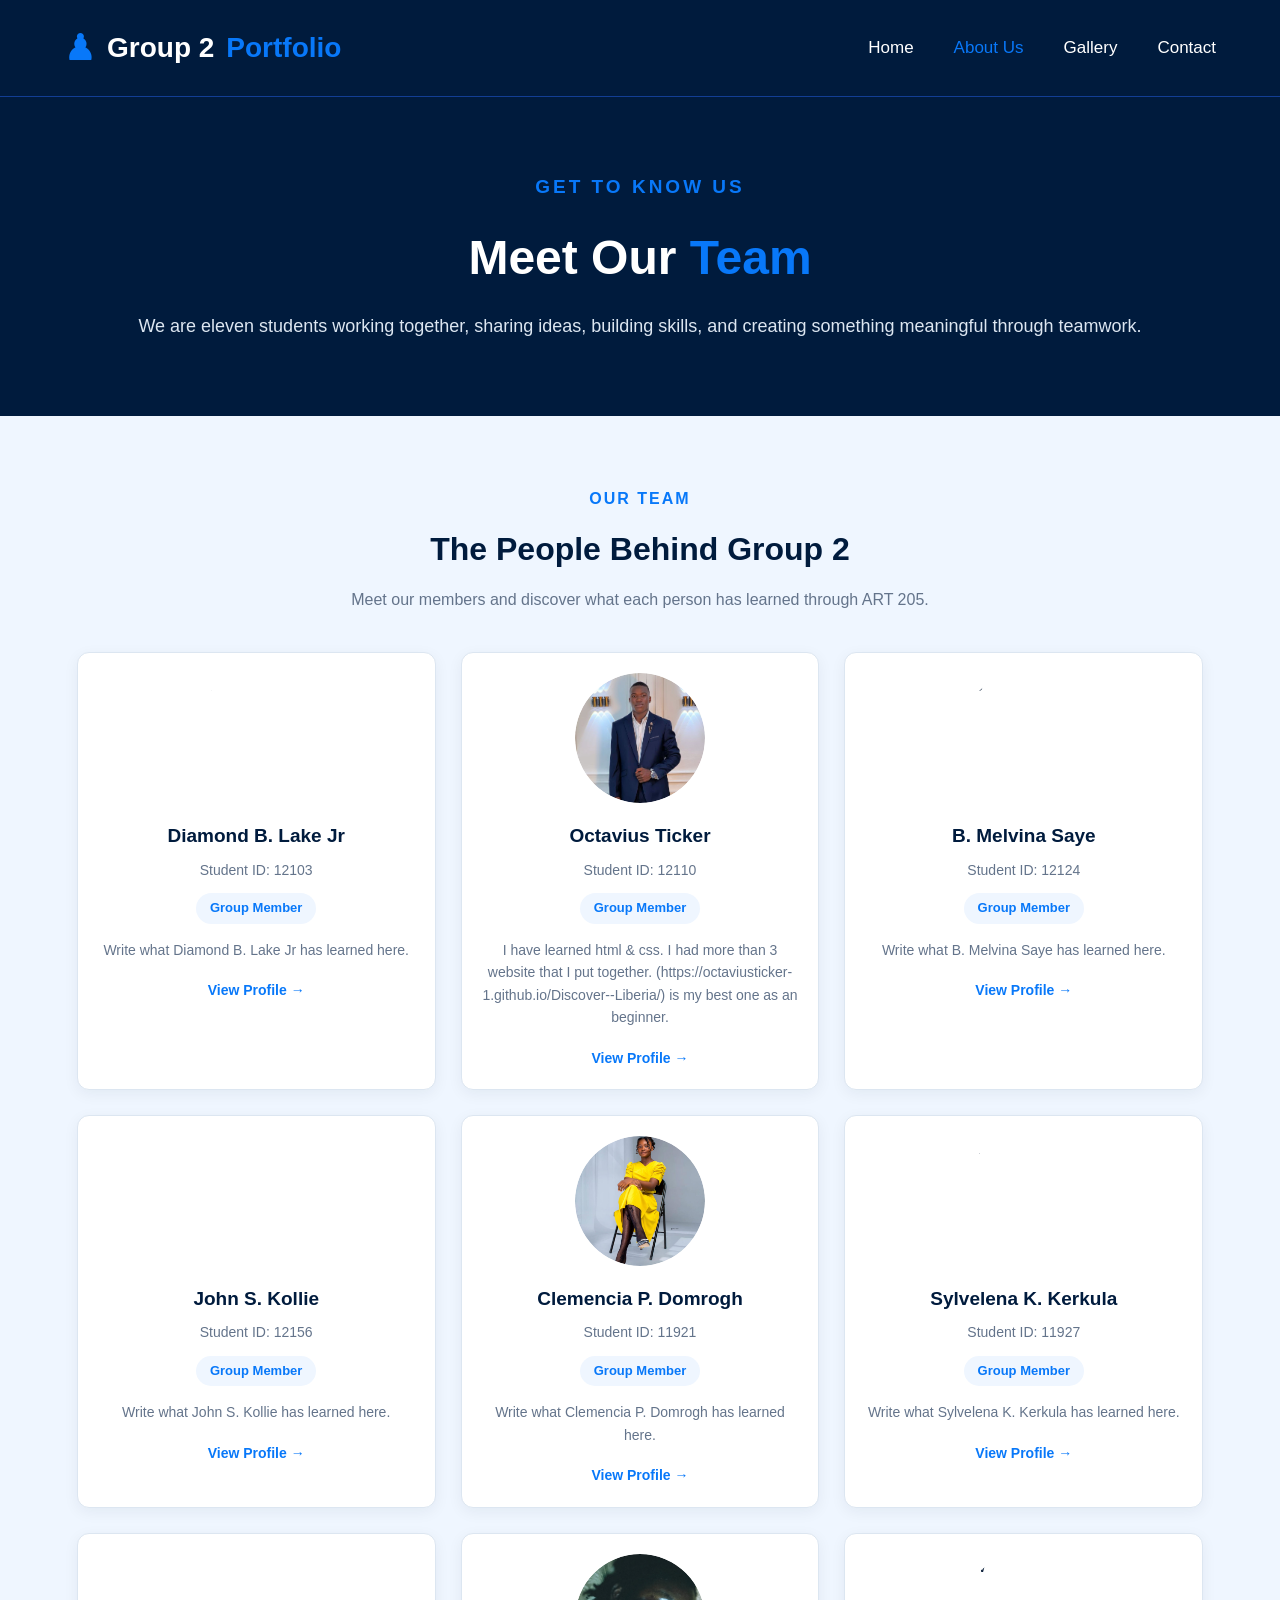
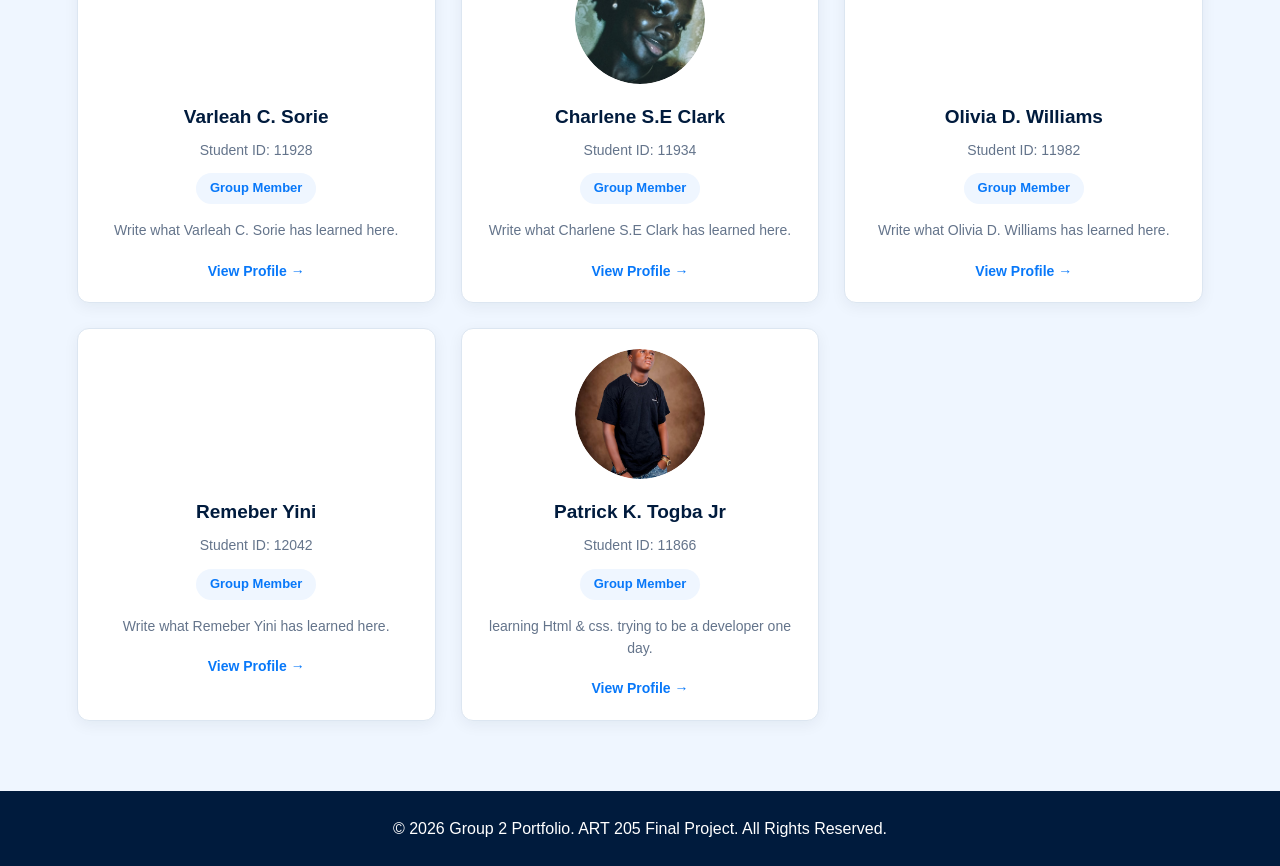
==== about.html @ 03a41300 "first commit" ====
<!DOCTYPE html>
<html lang="en">

<head>
    <meta charset="UTF-8">
    <meta name="viewport" content="width=device-width, initial-scale=1.0">

    <title>About Us | Group 2 Portfolio</title>

    <meta name="description"
        content="Meet the eleven members of Group 2 Portfolio, ART 205.">

    <link rel="stylesheet" href="css/style.css">
</head>

<body>

    <!-- HEADER -->
    <header class="header">
        <nav class="navbar">

            <a href="index.html" class="logo">
                <span class="logo-icon">♟</span>
                Group 2 <span class="blue-text">Portfolio</span>
            </a>

            <ul class="nav-links">
                <li><a href="index.html">Home</a></li>
                <li><a href="about.html" class="active">About Us</a></li>
                <li><a href="gallery.html">Gallery</a></li>
                <li><a href="contact.html">Contact</a></li>
            </ul>

        </nav>
    </header>


    <!-- ABOUT HERO -->
    <main>

        <section class="about-hero">

            <p class="subtitle">GET TO KNOW US</p>

            <h1>Meet Our <span>Team</span></h1>

            <p>
                We are eleven students working together,
                sharing ideas, building skills, and creating
                something meaningful through teamwork.
            </p>

        </section>


        <!-- TEAM MEMBERS -->
        <section class="team-section">

            <div class="section-heading">

                <span>OUR TEAM</span>

                <h2>The People Behind Group 2</h2>

                <p>
                    Meet our members and discover what
                    each person has learned through ART 205.
                </p>

            </div>


            <div class="team-grid">


                <!-- MEMBER 1 -->
                <div class="member-card" data-member="0"
                     role="button" tabindex="0">

                    <div class="member-photo">
                        <img src="images/diamond.jpg"
                             alt="Diamond B. Lake Jr"
                             onerror="this.style.display='none'; this.nextElementSibling.style.display='flex';">

                        <span class="photo-placeholder">DL</span>
                    </div>

                    <h3>Diamond B. Lake Jr</h3>

                    <p class="member-id">Student ID: 12103</p>

                    <span class="member-role">Group Member</span>

                    <p class="member-info">
                        Write what Diamond B. Lake Jr has learned here.
                    </p>

                    <span class="view-profile">View Profile →</span>

                </div>


                <!-- MEMBER 2 -->
                <div class="member-card" data-member="1"
                     role="button" tabindex="0">

                    <div class="member-photo">
                        <img src="images/octavius.jpg"
                             alt="Octavius Ticker"
                             onerror="this.style.display='none'; this.nextElementSibling.style.display='flex';">

                        <span class="photo-placeholder">OT</span>
                    </div>

                    <h3>Octavius Ticker</h3>

                    <p class="member-id">Student ID: 12110</p>

                    <span class="member-role">Group Member</span>

                    <p class="member-info">
                        I have learned html & css. I had more than 3 website that I put together. (https://octaviusticker-1.github.io/Discover--Liberia/) is my best one as an beginner.
                    </p>

                    <span class="view-profile">View Profile →</span>

                </div>


                <!-- MEMBER 3 -->
                <div class="member-card" data-member="2"
                     role="button" tabindex="0">

                    <div class="member-photo">
                        <img src="images/melvina.jpg"
                             alt="B. Melvina Saye"
                             onerror="this.style.display='none'; this.nextElementSibling.style.display='flex';">

                        <span class="photo-placeholder">MS</span>
                    </div>

                    <h3>B. Melvina Saye</h3>

                    <p class="member-id">Student ID: 12124</p>

                    <span class="member-role">Group Member</span>

                    <p class="member-info">
                        Write what B. Melvina Saye has learned here.
                    </p>

                    <span class="view-profile">View Profile →</span>

                </div>


                <!-- MEMBER 4 -->
                <div class="member-card" data-member="3"
                     role="button" tabindex="0">

                    <div class="member-photo">
                        <img src="images/john.jpg"
                             alt="John S. Kollie"
                             onerror="this.style.display='none'; this.nextElementSibling.style.display='flex';">

                        <span class="photo-placeholder">JK</span>
                    </div>

                    <h3>John S. Kollie</h3>

                    <p class="member-id">Student ID: 12156</p>

                    <span class="member-role">Group Member</span>

                    <p class="member-info">
                        Write what John S. Kollie has learned here.
                    </p>

                    <span class="view-profile">View Profile →</span>

                </div>


                <!-- MEMBER 5 -->
                <div class="member-card" data-member="4"
                     role="button" tabindex="0">

                    <div class="member-photo">
                        <img src="images/clemencia.jpg"
                             alt="Clemencia P. Domrogh"
                             onerror="this.style.display='none'; this.nextElementSibling.style.display='flex';">

                        <span class="photo-placeholder">CD</span>
                    </div>

                    <h3>Clemencia P. Domrogh</h3>

                    <p class="member-id">Student ID: 11921</p>

                    <span class="member-role">Group Member</span>

                    <p class="member-info">
                        Write what Clemencia P. Domrogh has learned here.
                    </p>

                    <span class="view-profile">View Profile →</span>

                </div>


                <!-- MEMBER 6 -->
                <div class="member-card" data-member="5"
                     role="button" tabindex="0">

                    <div class="member-photo">
                        <img src="images/sylvelena.jpg"
                             alt="Sylvelena K. Kerkula"
                             onerror="this.style.display='none'; this.nextElementSibling.style.display='flex';">

                        <span class="photo-placeholder">SK</span>
                    </div>

                    <h3>Sylvelena K. Kerkula</h3>

                    <p class="member-id">Student ID: 11927</p>

                    <span class="member-role">Group Member</span>

                    <p class="member-info">
                        Write what Sylvelena K. Kerkula has learned here.
                    </p>

                    <span class="view-profile">View Profile →</span>

                </div>


                <!-- MEMBER 7 -->
                <div class="member-card" data-member="6"
                     role="button" tabindex="0">

                    <div class="member-photo">
                        <img src="images/varleah.jpg"
                             alt="Varleah C. Sorie"
                             onerror="this.style.display='none'; this.nextElementSibling.style.display='flex';">

                        <span class="photo-placeholder">VS</span>
                    </div>

                    <h3>Varleah C. Sorie</h3>

                    <p class="member-id">Student ID: 11928</p>

                    <span class="member-role">Group Member</span>

                    <p class="member-info">
                        Write what Varleah C. Sorie has learned here.
                    </p>

                    <span class="view-profile">View Profile →</span>

                </div>


                <!-- MEMBER 8 -->
                <div class="member-card" data-member="7"
                     role="button" tabindex="0">

                    <div class="member-photo">
                        <img src="images/charlene.jpg"
                             alt="Charlene S.E Clark"
                             onerror="this.style.display='none'; this.nextElementSibling.style.display='flex';">

                        <span class="photo-placeholder">CC</span>
                    </div>

                    <h3>Charlene S.E Clark</h3>

                    <p class="member-id">Student ID: 11934</p>

                    <span class="member-role">Group Member</span>

                    <p class="member-info">
                        Write what Charlene S.E Clark has learned here.
                    </p>

                    <span class="view-profile">View Profile →</span>

                </div>


                <!-- MEMBER 9 -->
                <div class="member-card" data-member="8"
                     role="button" tabindex="0">

                    <div class="member-photo">
                        <img src="images/olivia.jpg"
                             alt="Olivia D. Williams"
                             onerror="this.style.display='none'; this.nextElementSibling.style.display='flex';">

                        <span class="photo-placeholder">OW</span>
                    </div>

                    <h3>Olivia D. Williams</h3>

                    <p class="member-id">Student ID: 11982</p>

                    <span class="member-role">Group Member</span>

                    <p class="member-info">
                        Write what Olivia D. Williams has learned here.
                    </p>

                    <span class="view-profile">View Profile →</span>

                </div>


                <!-- MEMBER 10 -->
                <div class="member-card" data-member="9"
                     role="button" tabindex="0">

                    <div class="member-photo">
                        <img src="images/remeber.jpg"
                             alt="Remeber Yini"
                             onerror="this.style.display='none'; this.nextElementSibling.style.display='flex';">

                        <span class="photo-placeholder">RY</span>
                    </div>

                    <h3>Remeber Yini</h3>

                    <p class="member-id">Student ID: 12042</p>

                    <span class="member-role">Group Member</span>

                    <p class="member-info">
                        Write what Remeber Yini has learned here.
                    </p>

                    <span class="view-profile">View Profile →</span>

                </div>


                <!-- MEMBER 11 -->
                <div class="member-card" data-member="10"
                     role="button" tabindex="0">

                    <div class="member-photo">
                        <img src="images/patrick.jpg"
                             alt="Patrick K. Togba Jr"
                             onerror="this.style.display='none'; this.nextElementSibling.style.display='flex';">

                        <span class="photo-placeholder">PT</span>
                    </div>

                    <h3>Patrick K. Togba Jr</h3>

                    <p class="member-id">Student ID: 11866</p>

                    <span class="member-role">Group Member</span>

                    <p class="member-info">
                        learning Html & css. trying to be a developer one day.
                    </p>

                    <span class="view-profile">View Profile →</span>

                </div>


            </div>

        </section>

    </main>


    <!-- MEMBER PROFILE MODAL -->
    <div class="modal" id="memberModal" aria-hidden="true">

        <div class="modal-content">

            <button class="modal-close"
                    id="closeMemberModal"
                    aria-label="Close">&times;</button>

            <div class="modal-avatar" id="modalInitials"></div>

            <h2 id="modalName"></h2>

            <p id="modalId"></p>

            <p id="modalRole">Group Member</p>

            <p id="modalDescription">
                A member of Group 2 working together
                toward one vision.
            </p>

        </div>

    </div>


    <!-- FOOTER -->
    <footer>

        <p>
            &copy; 2026 Group 2 Portfolio.
            ART 205 Final Project. All Rights Reserved.
        </p>

    </footer>

    <script src="js/script.js"></script>

</body>
</html>
---- css/style.css ----
/* =========================
   GENERAL SETTINGS
========================= */

* {
    margin: 0;
    padding: 0;
    box-sizing: border-box;
}

:root {
    --primary: #001B3D;
    --secondary: #0878F9;
    --light-blue: #60A5FA;
    --white: #FFFFFF;
    --light: #EFF6FF;
    --dark: #0B1F3A;
}

html {
    scroll-behavior: smooth;
}

body {
    font-family: Arial, sans-serif;
    background: var(--white);
    color: var(--dark);
    line-height: 1.6;
}


/* =========================
   HEADER
========================= */

.header {
    background: var(--primary);
    border-bottom: 1px solid rgba(37, 99, 235, 0.5);
    padding: 20px 5%;
}

.navbar {
    display: flex;
    justify-content: space-between;
    align-items: center;
    gap: 25px;
}

.logo {
    color: var(--white);
    font-size: 28px;
    font-weight: bold;
    text-decoration: none;
    display: flex;
    align-items: center;
    gap: 12px;
}

.logo-icon {
    color: var(--secondary);
    font-size: 35px;
}

.blue-text {
    color: var(--secondary);
}

.nav-links {
    display: flex;
    gap: 40px;
    list-style: none;
}

.nav-links a {
    color: var(--white);
    text-decoration: none;
    font-size: 17px;
    transition: 0.3s;
}

.nav-links a:hover,
.nav-links a.active {
    color: var(--secondary);
}


/* =========================
   HERO SECTION
========================= */

.hero {
    min-height: 620px;
    padding: 75px 5% 110px;

    background:
        radial-gradient(circle at 75% 45%,
        rgba(37, 99, 235, 0.2),
        transparent 35%),
        var(--primary);

    color: var(--white);

    display: flex;
    justify-content: space-between;
    align-items: center;
    gap: 50px;

    position: relative;
    overflow: hidden;
}

.hero-content {
    flex: 1;
    max-width: 700px;
    position: relative;
    z-index: 1;
}

.subtitle {
    color: var(--secondary);
    font-size: 19px;
    font-weight: bold;
    letter-spacing: 3px;
    margin-bottom: 18px;
}

.hero h1 {
    font-size: clamp(42px, 5.5vw, 68px);
    line-height: 1.15;
    margin-bottom: 25px;
}

.hero h1 span {
    display: block;
    color: var(--secondary);
}

.hero-description {
    color: #E5EDF8;
    font-size: 20px;
    max-width: 650px;
    margin-bottom: 35px;
}


/* =========================
   HERO BUTTONS
========================= */

.hero-buttons {
    display: flex;
    flex-wrap: wrap;
    gap: 20px;
}

.btn {
    display: inline-block;
    background: var(--secondary);
    color: var(--white);

    padding: 15px 28px;
    border-radius: 40px;

    text-decoration: none;
    font-weight: bold;
    font-size: 17px;

    transition: 0.3s;
}

.btn:hover {
    background: #0057C8;
    transform: translateY(-3px);
}

.btn span {
    margin-left: 10px;
}

.btn-outline {
    background: transparent;
    border: 2px solid var(--white);
}

.btn-outline:hover {
    background: var(--secondary);
    border-color: var(--secondary);
}


/* =========================
   TEAMWORK CARD
========================= */

.hero-card {
    flex: 1;
    max-width: 500px;
    padding: 18px;

    background: linear-gradient(
        145deg,
        #FFFFFF,
        #EAF2FF
    );

    border: 3px solid #60A5FA;
    border-radius: 30px;

    box-shadow:
        0 0 20px rgba(37, 99, 235, 0.5),
        0 0 45px rgba(37, 99, 235, 0.2);

    position: relative;
    z-index: 1;
}

.team-emblem {
    text-align: center;
    padding: 15px;
    color: var(--primary);
}

.star {
    color: #D4AF37;
    font-size: 48px;
    line-height: 1;
}

.team-svg {
    width: 100%;
    max-width: 380px;
    height: auto;
    display: block;
    margin: 0 auto 10px;
}

.team-emblem h2 {
    font-size: 35px;
    line-height: 1.2;
    font-style: italic;
}

.team-motto {
    color: var(--primary);
    font-size: 17px;
    font-weight: bold;
    margin-top: 18px;
}


/* =========================
   INTRODUCTION SECTION
========================= */

.intro {
    background: var(--white);

    margin-top: -45px;
    padding: 75px 8% 65px;

    border-radius: 50% 50% 0 0 / 7% 7% 0 0;

    position: relative;
    z-index: 2;

    text-align: center;
}

.intro .subtitle {
    margin-bottom: 10px;
}

.intro h2 {
    color: var(--primary);
    font-size: 35px;
    margin-bottom: 15px;
}

.intro > p:last-child {
    max-width: 950px;
    margin: auto;
    color: #475569;
    font-size: 18px;
}


/* =========================
   FOOTER
========================= */

footer {
    background: var(--primary);
    color: var(--white);
    text-align: center;
    padding: 25px;
}


/* =========================
   RESPONSIVE DESIGN
========================= */

@media (max-width: 900px) {

    .hero {
        flex-direction: column;
        text-align: center;
        padding: 65px 6% 100px;
    }

    .hero-content {
        max-width: 750px;
    }

    .hero-description {
        margin-left: auto;
        margin-right: auto;
    }

    .hero-buttons {
        justify-content: center;
    }

    .hero-card {
        width: 100%;
        max-width: 500px;
    }
}

@media (max-width: 600px) {

    .header {
        padding: 18px 5%;
    }

    .navbar {
        flex-direction: column;
    }

    .logo {
        font-size: 23px;
    }

    .nav-links {
        gap: 22px;
    }

    .nav-links a {
        font-size: 15px;
    }

    .hero {
        padding: 55px 6% 85px;
    }

    .hero h1 {
        font-size: 39px;
    }

    .hero-description {
        font-size: 17px;
    }

    .hero-buttons {
        flex-direction: column;
        align-items: center;
    }

    .btn {
        width: 100%;
        max-width: 280px;
    }

    .hero-card {
        padding: 12px;
    }

    .team-emblem h2 {
        font-size: 28px;
    }

    .team-motto {
        font-size: 13px;
    }

    .intro {
        padding: 65px 6% 50px;
    }

    .intro h2 {
        font-size: 27px;
    }

    .intro > p:last-child {
        font-size: 16px;
    }
}


/* =========================
   ABOUT US PAGE
========================= */

.about-hero {
    background: var(--primary);
    color: var(--white);
    text-align: center;
    padding: 75px 6%;
}

.about-hero h1 {
    font-size: 48px;
    margin-bottom: 15px;
}

.about-hero h1 span {
    color: var(--secondary);
}

.about-hero > p:last-child {
    color: #DCE6F1;
    font-size: 18px;
}

/* Team Section */

.team-section {
    padding: 70px 6%;
    background: var(--light);
}

.section-heading {
    text-align: center;
    margin-bottom: 40px;
}

.section-heading h2 {
    color: var(--primary);
    font-size: 34px;
    margin-bottom: 8px;
}

.section-heading > p:last-child {
    color: #64748B;
}

/* Member Cards */

.team-grid {
    display: grid;
    grid-template-columns: repeat(3, 1fr);
    gap: 25px;
    max-width: 1200px;
    margin: auto;
}

.member-card {
    background: var(--white);
    border: 1px solid #DCE6F1;
    border-radius: 12px;
    padding: 28px 18px;
    text-align: center;
    font-family: inherit;
    cursor: pointer;
    color: var(--dark);
    box-shadow: 0 4px 15px rgba(11, 31, 58, 0.06);
    transition: 0.3s;
}

.member-card:hover {
    transform: translateY(-6px);
    border-color: var(--secondary);
    box-shadow: 0 10px 25px rgba(11, 31, 58, 0.12);
}

.member-avatar {
    width: 85px;
    height: 85px;
    margin: 0 auto 18px;
    border-radius: 50%;
    background: var(--primary);
    color: var(--white);
    border: 4px solid #BFDBFE;

    display: flex;
    align-items: center;
    justify-content: center;

    font-size: 25px;
    font-weight: bold;
}

.member-card h3 {
    color: var(--primary);
    font-size: 19px;
    margin-bottom: 7px;
}

.member-card > p {
    color: #64748B;
    font-size: 14px;
    margin-bottom: 12px;
}

.member-role {
    display: inline-block;
    background: var(--light);
    color: var(--secondary);
    padding: 5px 14px;
    border-radius: 20px;
    font-size: 13px;
    font-weight: bold;
}

.view-profile {
    display: block;
    margin-top: 18px;
    color: var(--secondary);
    font-weight: bold;
    font-size: 14px;
}

/* =========================
   MEMBER POPUP MODAL
========================= */

.modal {
    display: none;
    position: fixed;
    inset: 0;
    z-index: 1000;
    background: rgba(0, 15, 35, 0.75);

    align-items: center;
    justify-content: center;
    padding: 20px;
}

.modal.show {
    display: flex;
}

.modal-content {
    background: var(--white);
    width: 100%;
    max-width: 420px;
    padding: 40px 25px;
    border-radius: 15px;
    text-align: center;
    position: relative;
    animation: modalOpen 0.25s ease;
}

@keyframes modalOpen {
    from {
        opacity: 0;
        transform: translateY(20px);
    }

    to {
        opacity: 1;
        transform: translateY(0);
    }
}

.modal-close {
    position: absolute;
    top: 10px;
    right: 18px;
    border: none;
    background: none;
    color: var(--dark);
    font-size: 32px;
    cursor: pointer;
}

.modal-content h2 {
    color: var(--primary);
    margin-bottom: 8px;
}

.modal-content > p {
    color: #64748B;
    margin-bottom: 12px;
}

.modal-content .member-role {
    color: var(--secondary);
    margin-bottom: 18px;
}

.modal-description {
    line-height: 1.7;
}

@media (max-width: 900px) {
    .team-grid {
        grid-template-columns: repeat(2, 1fr);
    }
}

@media (max-width: 600px) {
    .about-hero h1 {
        font-size: 36px;
    }

    .team-grid {
        grid-template-columns: 1fr;
    }

    .section-heading h2 {
        font-size: 28px;
    }
}


/* =========================
   CONTACT PAGE
========================= */

.contact-hero {
    background: var(--primary);
    color: var(--white);
    text-align: center;
    padding: 65px 6%;
}

.contact-hero h1 {
    font-size: 45px;
    margin-bottom: 12px;
}

.contact-hero h1 span {
    color: var(--secondary);
}

.contact-hero > p:last-child {
    color: #DCE6F1;
    font-size: 18px;
}

.contact-section {
    display: grid;
    grid-template-columns: 1fr 1.3fr;
    gap: 40px;
    max-width: 1100px;
    margin: auto;
    padding: 65px 6%;
}

.contact-info h2,
.contact-form h2 {
    color: var(--primary);
    font-size: 27px;
    margin-bottom: 18px;
}

.contact-info > p {
    color: #64748B;
    margin-bottom: 30px;
}

.contact-detail {
    display: flex;
    flex-direction: column;
    margin-bottom: 20px;
    gap: 4px;
}

.contact-detail strong {
    color: var(--primary);
}

.contact-detail span {
    color: #64748B;
}

.contact-form {
    background: var(--light);
    padding: 30px;
    border-radius: 12px;
    border: 1px solid #DCE6F1;
}

.contact-form label {
    display: block;
    color: var(--primary);
    font-weight: bold;
    margin: 15px 0 7px;
}

.contact-form input,
.contact-form textarea {
    width: 100%;
    padding: 13px;
    border: 1px solid #CBD5E1;
    border-radius: 6px;
    font-family: inherit;
    font-size: 15px;
    outline: none;
}

.contact-form input:focus,
.contact-form textarea:focus {
    border-color: var(--secondary);
    box-shadow: 0 0 0 3px rgba(37, 99, 235, 0.12);
}

.contact-form textarea {
    resize: vertical;
}

.submit-btn {
    width: 100%;
    border: none;
    cursor: pointer;
    margin-top: 20px;
}

/* Confirmation buttons */

.confirmation-buttons {
    display: flex;
    justify-content: center;
    gap: 15px;
    margin-top: 25px;
}

.confirmation-buttons button,
#closeSuccess {
    border: none;
    cursor: pointer;
}

.cancel-btn {
    background: #64748B;
}

.cancel-btn:hover {
    background: #475569;
}

/* Contact page mobile layout */

@media (max-width: 768px) {

    .contact-hero h1 {
        font-size: 35px;
    }

    .contact-section {
        grid-template-columns: 1fr;
        padding: 40px 6%;
    }

    .contact-form {
        padding: 22px;
    }

    .confirmation-buttons {
        flex-wrap: wrap;
    }
}
/* PROJECTS SECTION */
.projects-section,
.skills-section {
    padding: 80px 8%;
}

.projects-section {
    background: var(--light);
}

.skills-section {
    background: var(--white);
}

.section-heading {
    text-align: center;
    margin-bottom: 40px;
}

.section-heading span {
    color: var(--secondary);
    font-weight: bold;
    letter-spacing: 2px;
}

.section-heading h2 {
    color: var(--primary);
    font-size: 32px;
    margin: 12px 0;
}

.section-heading p {
    color: var(--muted);
}

.projects-grid {
    display: grid;
    grid-template-columns: repeat(3, 1fr);
    gap: 25px;
}

.project-card,
.skill-card {
    background: var(--white);
    padding: 28px;
    border-radius: 12px;
    box-shadow: 0 5px 20px rgba(0, 27, 61, 0.08);
}

.project-icon {
    font-size: 35px;
    margin-bottom: 15px;
}

.project-card h3,
.skill-card h3 {
    color: var(--primary);
    margin-bottom: 12px;
}

.project-card p,
.skill-card p {
    color: var(--muted);
    line-height: 1.7;
}

.project-status {
    display: inline-block;
    margin-top: 18px;
    color: var(--secondary);
    font-weight: bold;
    font-size: 13px;
}

.skills-grid {
    display: grid;
    grid-template-columns: repeat(3, 1fr);
    gap: 20px;
}

.skill-card {
    border-left: 4px solid var(--secondary);
}

/* RESPONSIVE DESIGN */
@media (max-width: 768px) {
    .projects-grid,
    .skills-grid {
        grid-template-columns: 1fr;
    }

    .projects-section,
    .skills-section {
        padding: 60px 6%;
    }
}

/* GALLERY PAGE */

.gallery-hero {
    background: var(--primary);
    color: var(--white);
    text-align: center;
    padding: 85px 8%;
}

.gallery-hero span {
    color: var(--light-blue);
    font-weight: bold;
    letter-spacing: 2px;
}

.gallery-hero h1 {
    font-size: 42px;
    margin: 15px 0;
}

.gallery-hero p {
    color: #dbeafe;
    line-height: 1.7;
}

.gallery-section {
    padding: 80px 8%;
    background: var(--light);
}

.gallery-grid {
    display: grid;
    grid-template-columns: repeat(3, 1fr);
    gap: 25px;
}

.gallery-card {
    background: var(--white);
    padding: 18px;
    border-radius: 12px;
    text-align: center;
    box-shadow: 0 5px 20px rgba(0, 27, 61, 0.08);
}

.gallery-placeholder {
    height: 180px;
    background: #dbeafe;
    border-radius: 10px;
    display: flex;
    align-items: center;
    justify-content: center;
    font-size: 65px;
    margin-bottom: 18px;
}

.gallery-card h3 {
    color: var(--primary);
    margin-bottom: 10px;
}

.gallery-card p {
    color: var(--muted);
    line-height: 1.6;
}

.gallery-note {
    text-align: center;
    color: var(--muted);
    margin-top: 35px;
    line-height: 1.6;
}

@media (max-width: 768px) {
    .gallery-grid {
        grid-template-columns: 1fr;
    }

    .gallery-hero h1 {
        font-size: 32px;
    }
}


/* GALLERY PAGE */

.gallery-hero {
    background: var(--primary);
    color: var(--white);
    text-align: center;
    padding: 85px 8%;
}

.gallery-hero .subtitle {
    color: var(--light-blue);
    font-weight: bold;
    letter-spacing: 2px;
}

.gallery-hero h1 {
    font-size: 42px;
    margin: 15px 0;
}

.gallery-hero h1 span {
    color: var(--light-blue);
}

.gallery-hero p {
    color: #dbeafe;
    line-height: 1.7;
}

.gallery-section {
    padding: 80px 8%;
    background: var(--light);
}

.gallery-grid {
    display: grid;
    grid-template-columns: repeat(3, 1fr);
    gap: 25px;
}

.gallery-card {
    background: var(--white);
    padding: 15px;
    border-radius: 12px;
    box-shadow: 0 5px 20px rgba(0, 27, 61, 0.08);
    transition: transform 0.3s ease;
}

.gallery-card:hover {
    transform: translateY(-5px);
}

.gallery-image {
    width: 100%;
    height: 210px;
    overflow: hidden;
    border-radius: 9px;
    background: #dbeafe;
}

.gallery-image img {
    width: 100%;
    height: 100%;
    object-fit: cover;
    display: block;
}

.gallery-card h3 {
    color: var(--primary);
    margin: 18px 5px 8px;
}

.gallery-card p {
    color: var(--muted);
    margin: 0 5px 12px;
    line-height: 1.6;
}

.gallery-note {
    text-align: center;
    color: var(--muted);
    margin-top: 35px;
    line-height: 1.7;
}

@media (max-width: 768px) {
    .gallery-grid {
        grid-template-columns: repeat(2, 1fr);
    }

    .gallery-hero h1 {
        font-size: 32px;
    }
}

@media (max-width: 500px) {
    .gallery-grid {
        grid-template-columns: 1fr;
    }
}


/* MEMBER LEARNING INFORMATION */

.member-info {
    color: #475569;
    font-size: 14px;
    line-height: 1.7;
    margin: 15px 5px;
    text-align: center;
}

/* MEMBER CARD INTERACTION */

.member-card {
    cursor: pointer;
    font-family: inherit;
}

.member-card:focus-visible {
    outline: 3px solid #0878F9;
    outline-offset: 4px;
}


/* FIX MEMBER IMAGE SIZE */

.member-card {
    width: 100%;
    min-width: 0;
    overflow: hidden;
    padding: 20px 15px;
    box-sizing: border-box;
}

.member-photo {
    width: 130px;
    height: 130px;
    max-width: 100%;
    margin: 0 auto 18px;
    border-radius: 50%;
    overflow: hidden;
    position: relative;
}

.member-photo img {
    width: 100%;
    height: 100%;
    max-width: 100%;
    object-fit: cover;
    display: block;
    border-radius: 50%;
}

.photo-placeholder {
    width: 100%;
    height: 100%;
    border-radius: 50%;
}

.member-info {
    font-size: 14px;
    line-height: 1.6;
    overflow-wrap: anywhere;
}

@media (max-width: 500px) {
    .member-photo {
        width: 110px;
        height: 110px;
    }
}
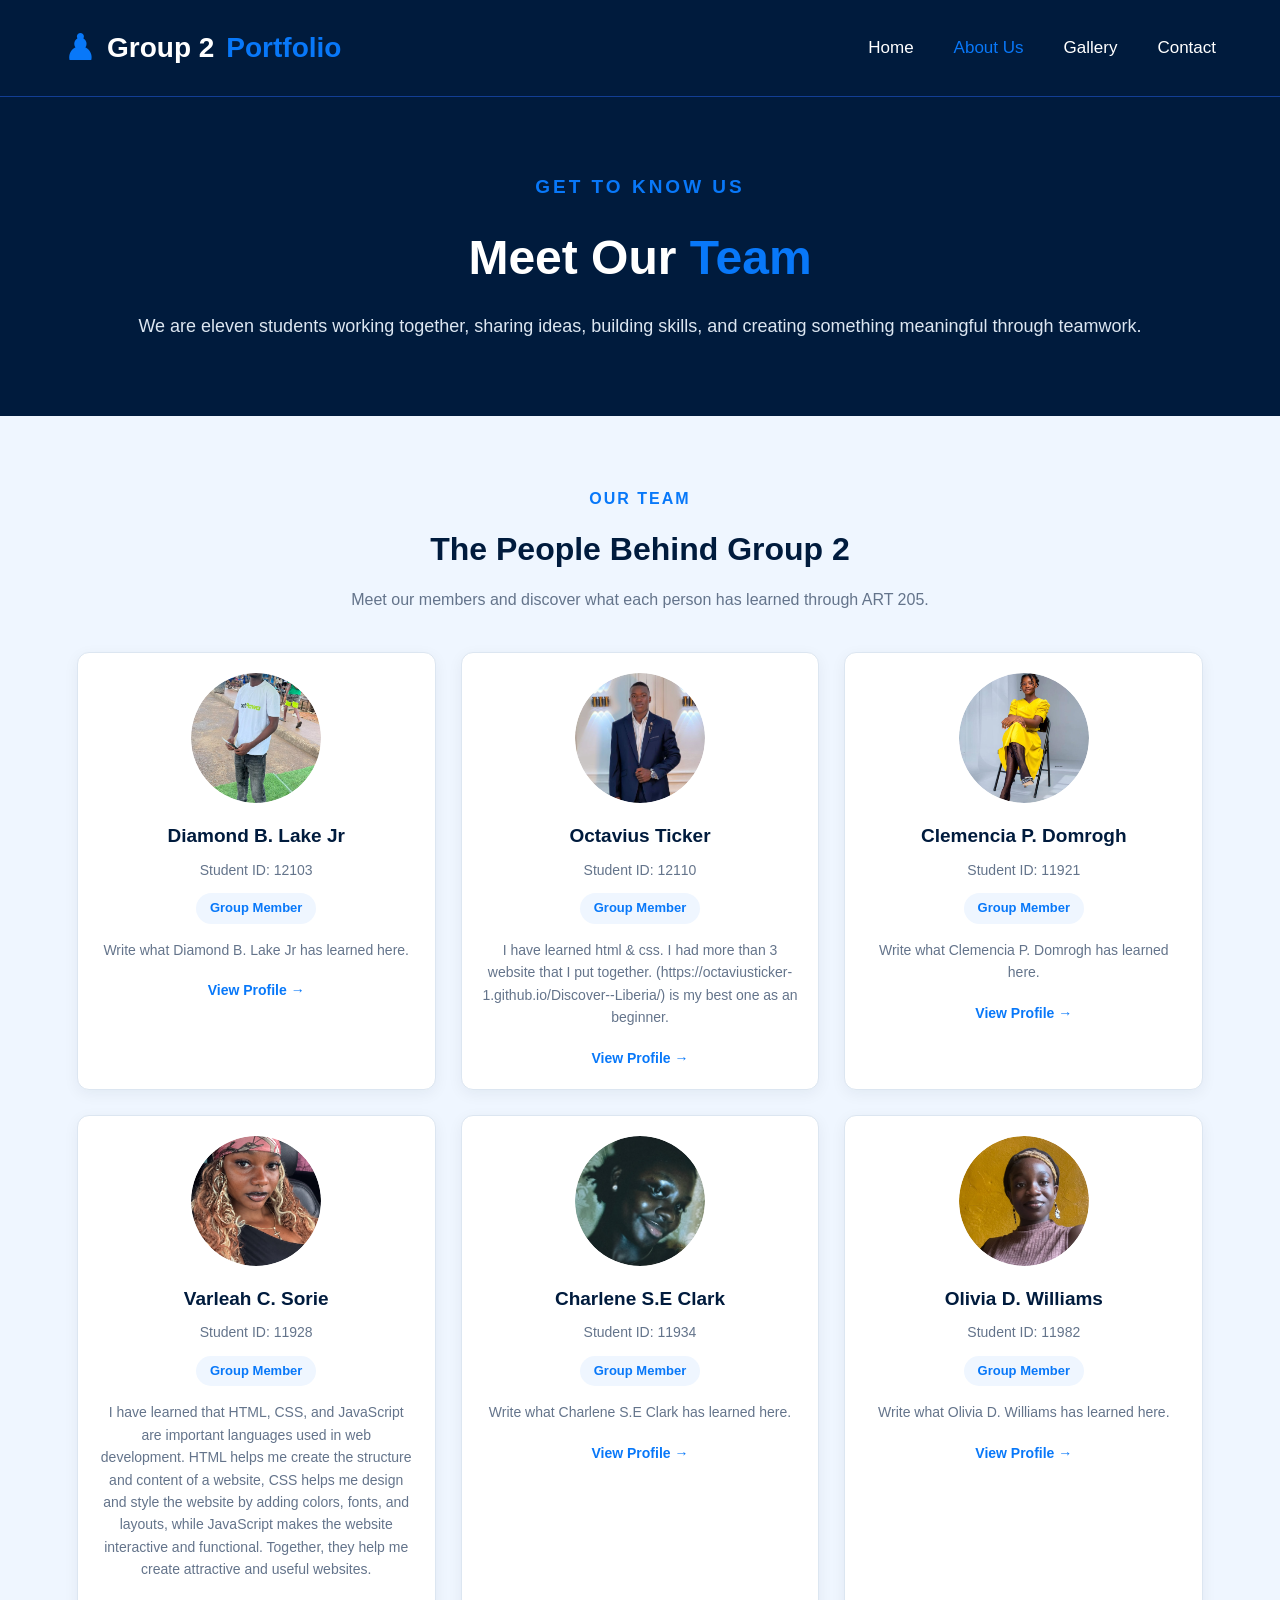
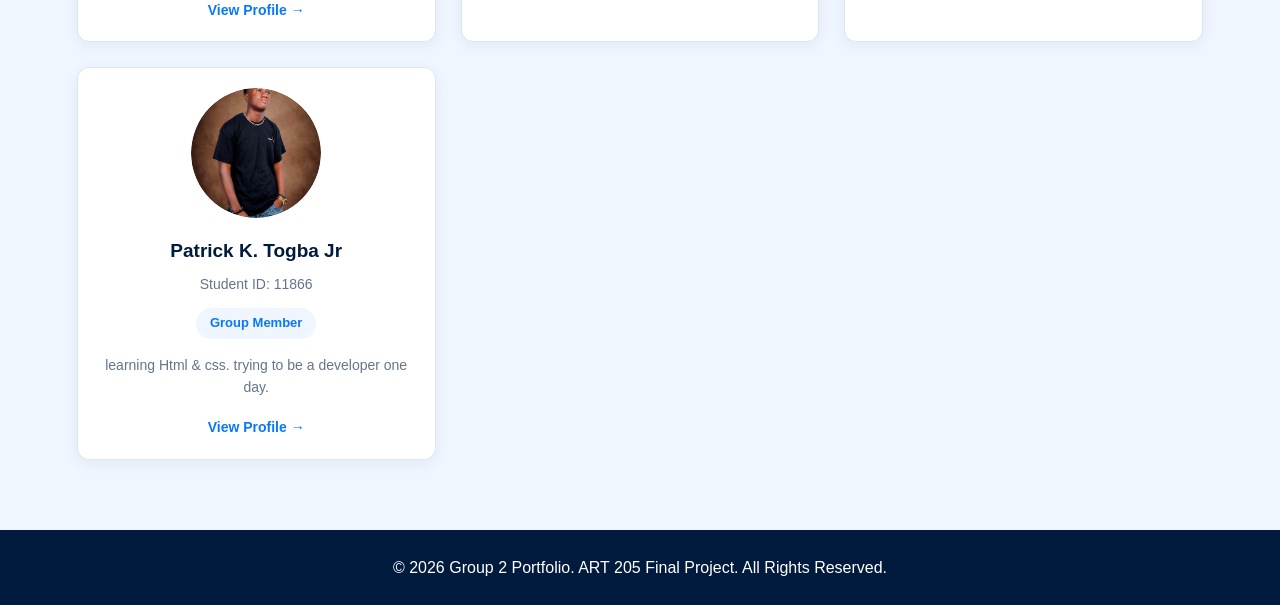
==== commit 2c86b012: "changes was made in the html and image file" ====
--- a/about.html
+++ b/about.html
@@ -128,7 +128,7 @@
                 </div>
 
 
-                <!-- MEMBER 3 -->
+                <!-- MEMBER 3
                 <div class="member-card" data-member="2"
                      role="button" tabindex="0">
 
@@ -152,10 +152,10 @@
 
                     <span class="view-profile">View Profile →</span>
 
-                </div>
-
-
-                <!-- MEMBER 4 -->
+                </div> -->
+
+
+                <!-- MEMBER 4
                 <div class="member-card" data-member="3"
                      role="button" tabindex="0">
 
@@ -179,7 +179,7 @@
 
                     <span class="view-profile">View Profile →</span>
 
-                </div>
+                </div> -->
 
 
                 <!-- MEMBER 5 -->
@@ -209,31 +209,31 @@
                 </div>
 
 
-                <!-- MEMBER 6 -->
-                <div class="member-card" data-member="5"
-                     role="button" tabindex="0">
-
-                    <div class="member-photo">
-                        <img src="images/sylvelena.jpg"
-                             alt="Sylvelena K. Kerkula"
-                             onerror="this.style.display='none'; this.nextElementSibling.style.display='flex';">
-
-                        <span class="photo-placeholder">SK</span>
-                    </div>
-
-                    <h3>Sylvelena K. Kerkula</h3>
-
-                    <p class="member-id">Student ID: 11927</p>
-
-                    <span class="member-role">Group Member</span>
-
-                    <p class="member-info">
-                        Write what Sylvelena K. Kerkula has learned here.
-                    </p>
-
-                    <span class="view-profile">View Profile →</span>
-
-                </div>
+                    <!-- MEMBER 6
+                    <div class="member-card" data-member="5"
+                        role="button" tabindex="0">
+
+                        <div class="member-photo">
+                            <img src="images/sylvelena.jpg"
+                                alt="Sylvelena K. Kerkula"
+                                onerror="this.style.display='none'; this.nextElementSibling.style.display='flex';">
+
+                            <span class="photo-placeholder">SK</span>
+                        </div>
+
+                        <h3>Sylvelena K. Kerkula</h3>
+
+                        <p class="member-id">Student ID: 11927</p>
+
+                        <span class="member-role">Group Member</span>
+
+                        <p class="member-info">
+                            Write what Sylvelena K. Kerkula has learned here.
+                        </p>
+
+                        <span class="view-profile">View Profile →</span>
+
+                    </div> -->
 
 
                 <!-- MEMBER 7 -->
@@ -255,7 +255,7 @@
                     <span class="member-role">Group Member</span>
 
                     <p class="member-info">
-                        Write what Varleah C. Sorie has learned here.
+                        I have learned that HTML, CSS, and JavaScript are important languages used in web development. HTML helps me create the structure and content of a website, CSS helps me design and style the website by adding colors, fonts, and layouts, while JavaScript makes the website interactive and functional. Together, they help me create attractive and useful websites.
                     </p>
 
                     <span class="view-profile">View Profile →</span>
@@ -317,7 +317,7 @@
                 </div>
 
 
-                <!-- MEMBER 10 -->
+                <!-- MEMBER 10
                 <div class="member-card" data-member="9"
                      role="button" tabindex="0">
 
@@ -341,7 +341,7 @@
 
                     <span class="view-profile">View Profile →</span>
 
-                </div>
+                </div> -->
 
 
                 <!-- MEMBER 11 -->
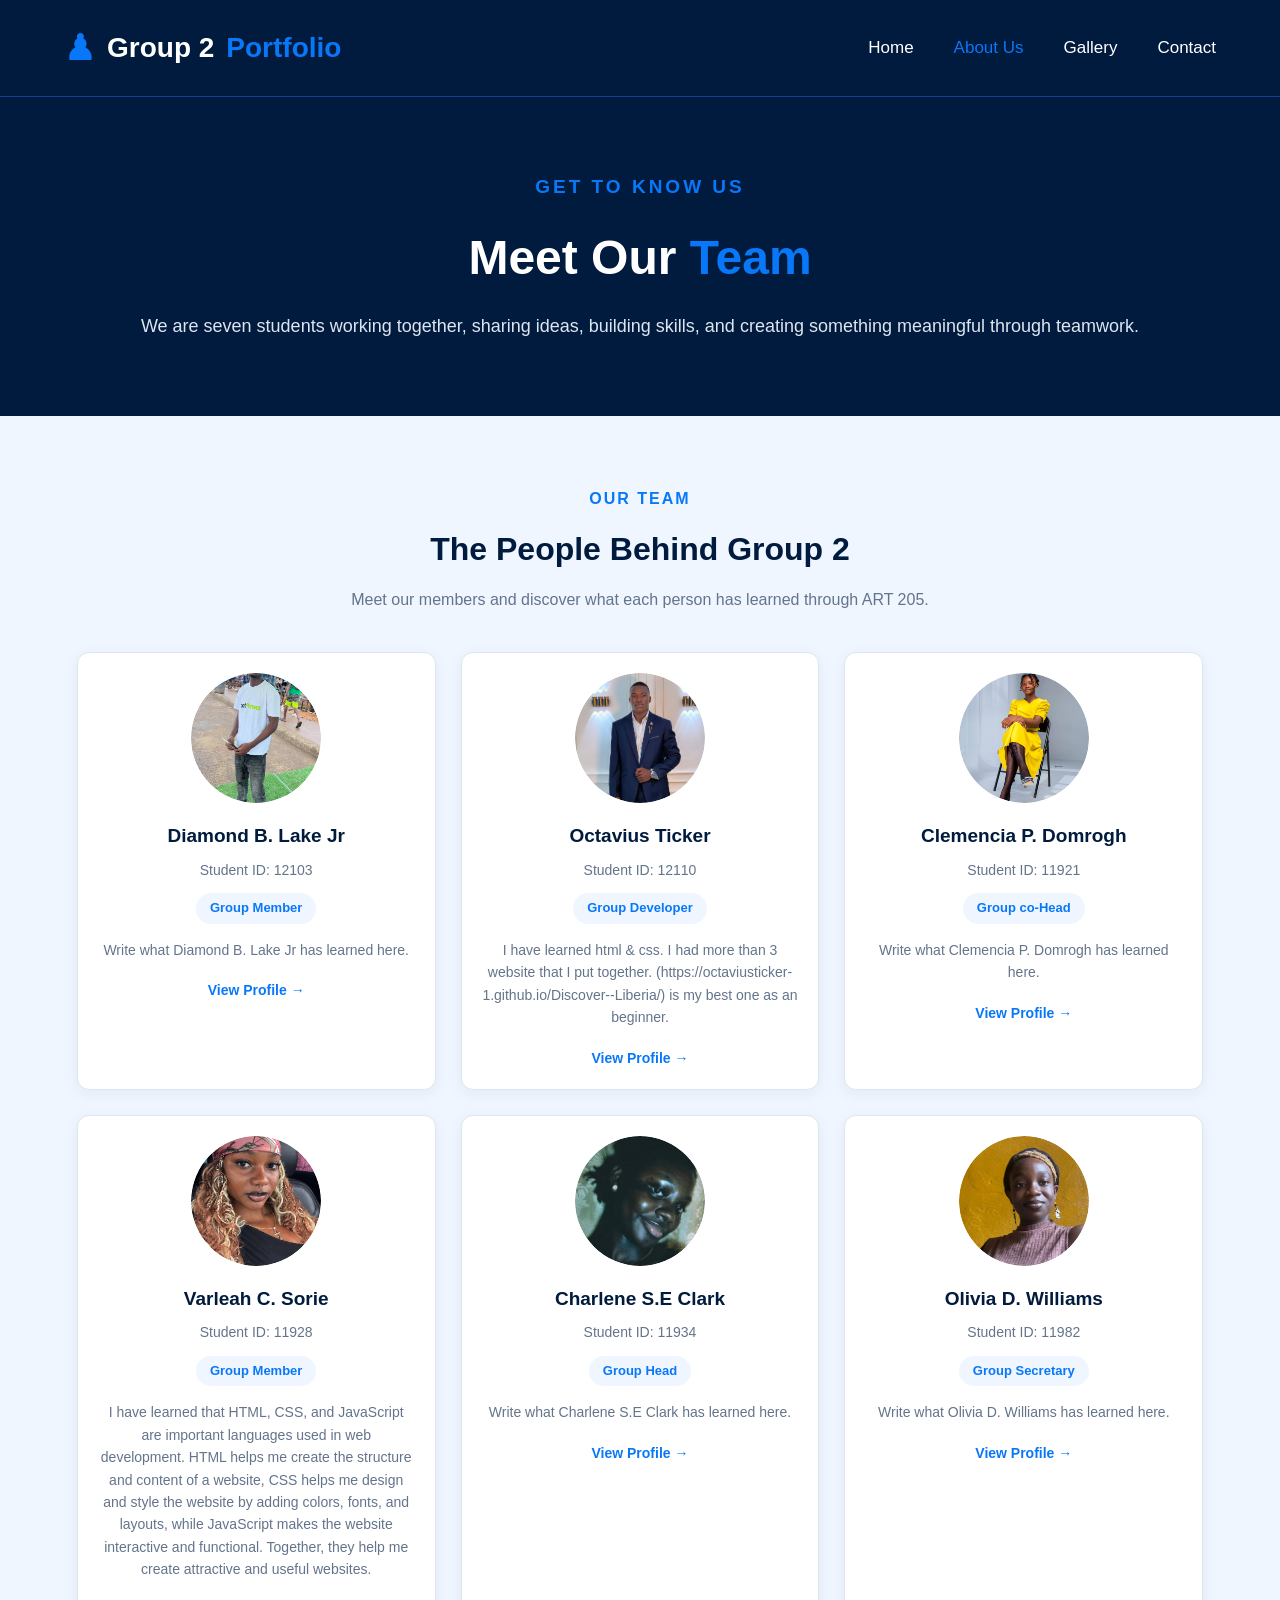
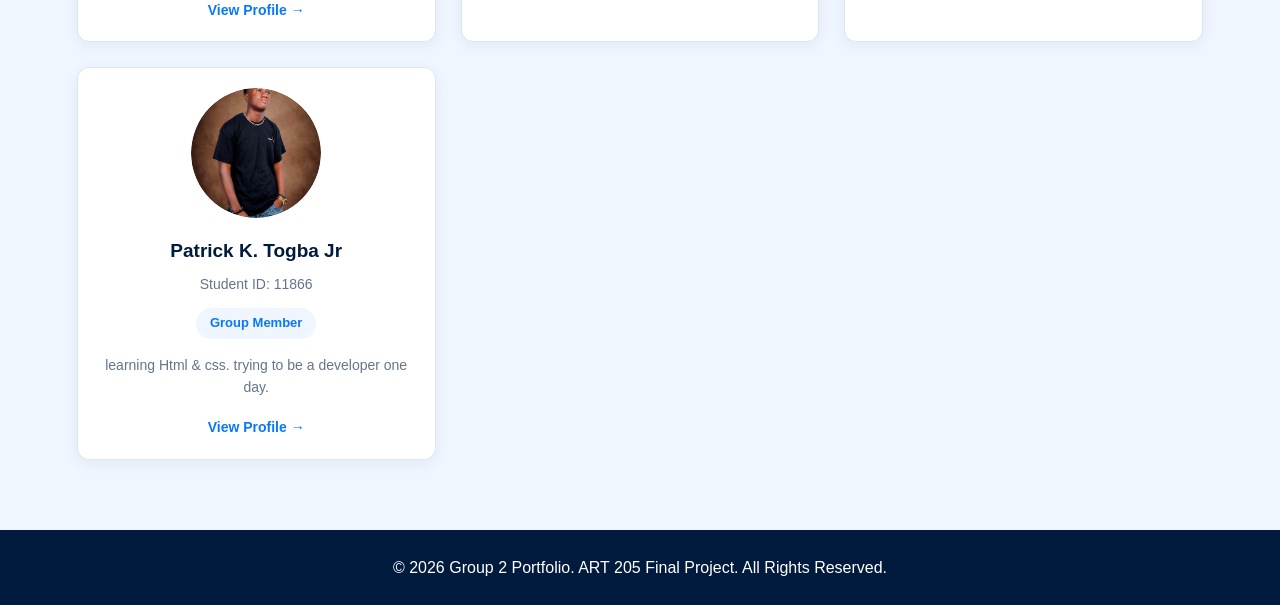
==== commit 009bdb0a: "error was fix in the html" ====
--- a/about.html
+++ b/about.html
@@ -46,7 +46,7 @@
             <h1>Meet Our <span>Team</span></h1>
 
             <p>
-                We are eleven students working together,
+                We are seven students working together,
                 sharing ideas, building skills, and creating
                 something meaningful through teamwork.
             </p>
@@ -117,7 +117,7 @@
 
                     <p class="member-id">Student ID: 12110</p>
 
-                    <span class="member-role">Group Member</span>
+                    <span class="member-role">Group Developer</span>
 
                     <p class="member-info">
                         I have learned html & css. I had more than 3 website that I put together. (https://octaviusticker-1.github.io/Discover--Liberia/) is my best one as an beginner.
@@ -198,7 +198,7 @@
 
                     <p class="member-id">Student ID: 11921</p>
 
-                    <span class="member-role">Group Member</span>
+                    <span class="member-role">Group co-Head</span>
 
                     <p class="member-info">
                         Write what Clemencia P. Domrogh has learned here.
@@ -279,7 +279,7 @@
 
                     <p class="member-id">Student ID: 11934</p>
 
-                    <span class="member-role">Group Member</span>
+                    <span class="member-role">Group Head</span>
 
                     <p class="member-info">
                         Write what Charlene S.E Clark has learned here.
@@ -306,7 +306,7 @@
 
                     <p class="member-id">Student ID: 11982</p>
 
-                    <span class="member-role">Group Member</span>
+                    <span class="member-role">Group Secretary</span>
 
                     <p class="member-info">
                         Write what Olivia D. Williams has learned here.
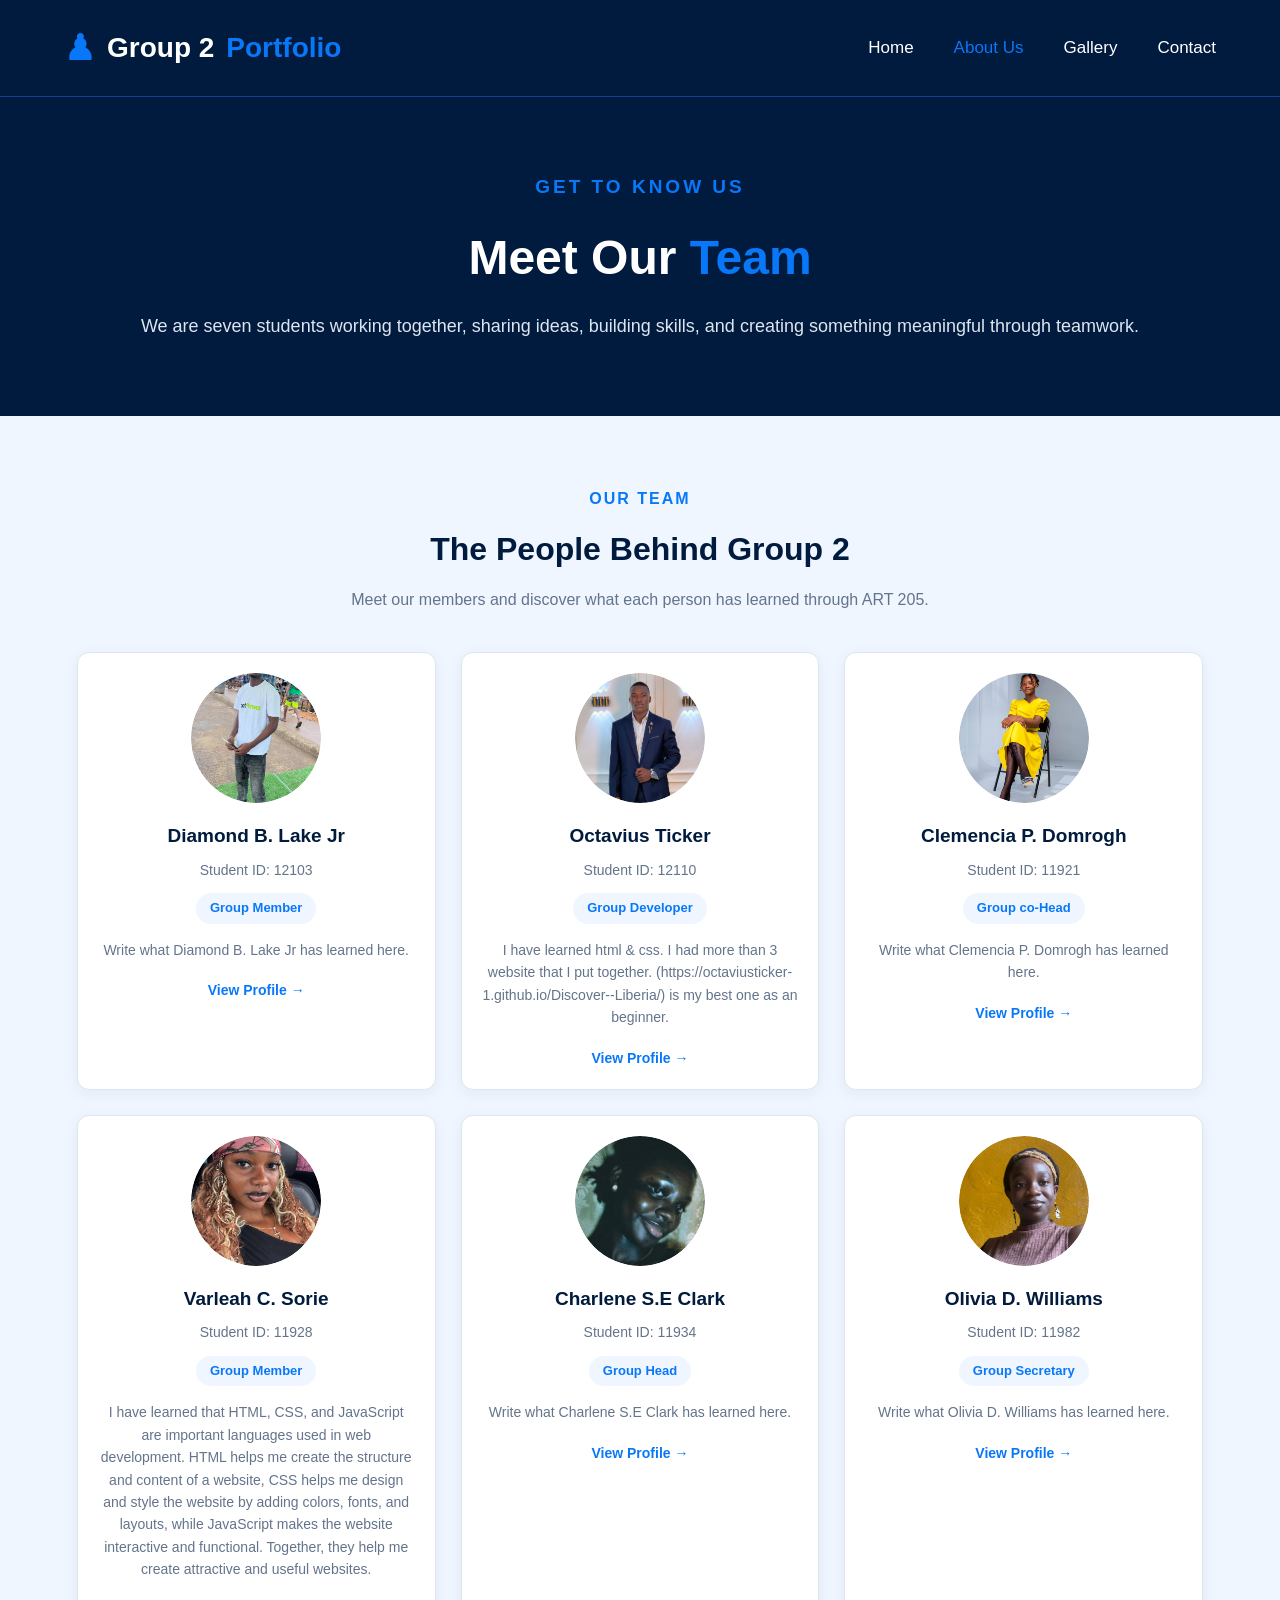
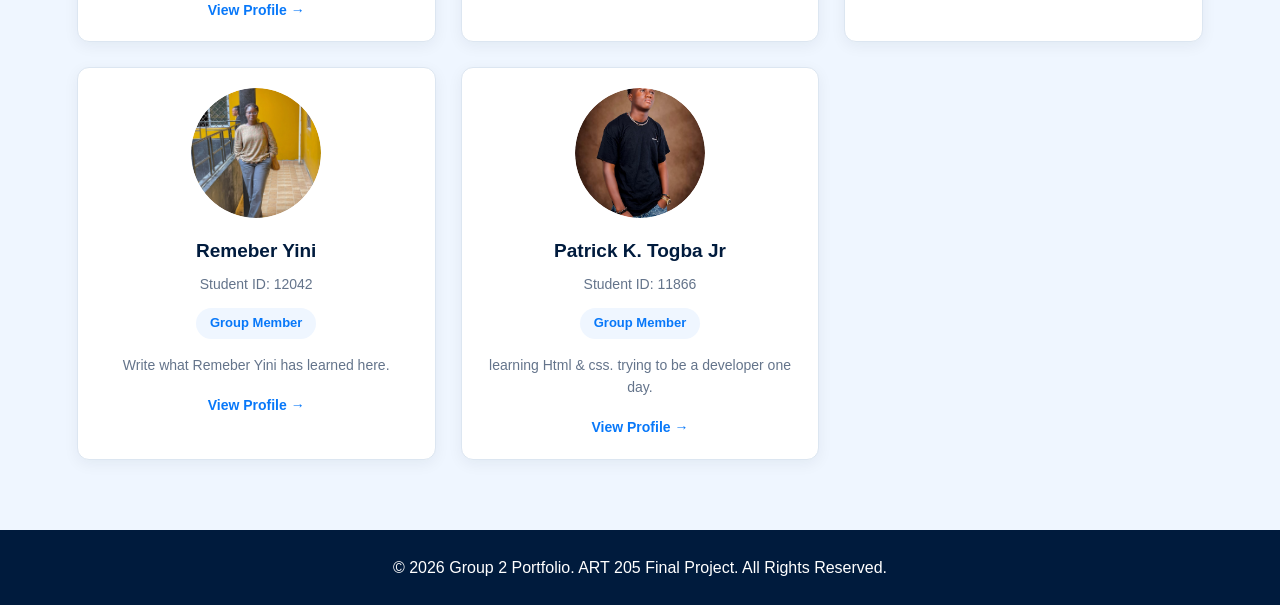
==== commit 36b7354b: "image was add an imformation was add" ====
--- a/about.html
+++ b/about.html
@@ -317,7 +317,7 @@
                 </div>
 
 
-                <!-- MEMBER 10
+                 <!-- MEMBER 10 -->
                 <div class="member-card" data-member="9"
                      role="button" tabindex="0">
 
@@ -341,7 +341,7 @@
 
                     <span class="view-profile">View Profile →</span>
 
-                </div> -->
+                </div>
 
 
                 <!-- MEMBER 11 -->
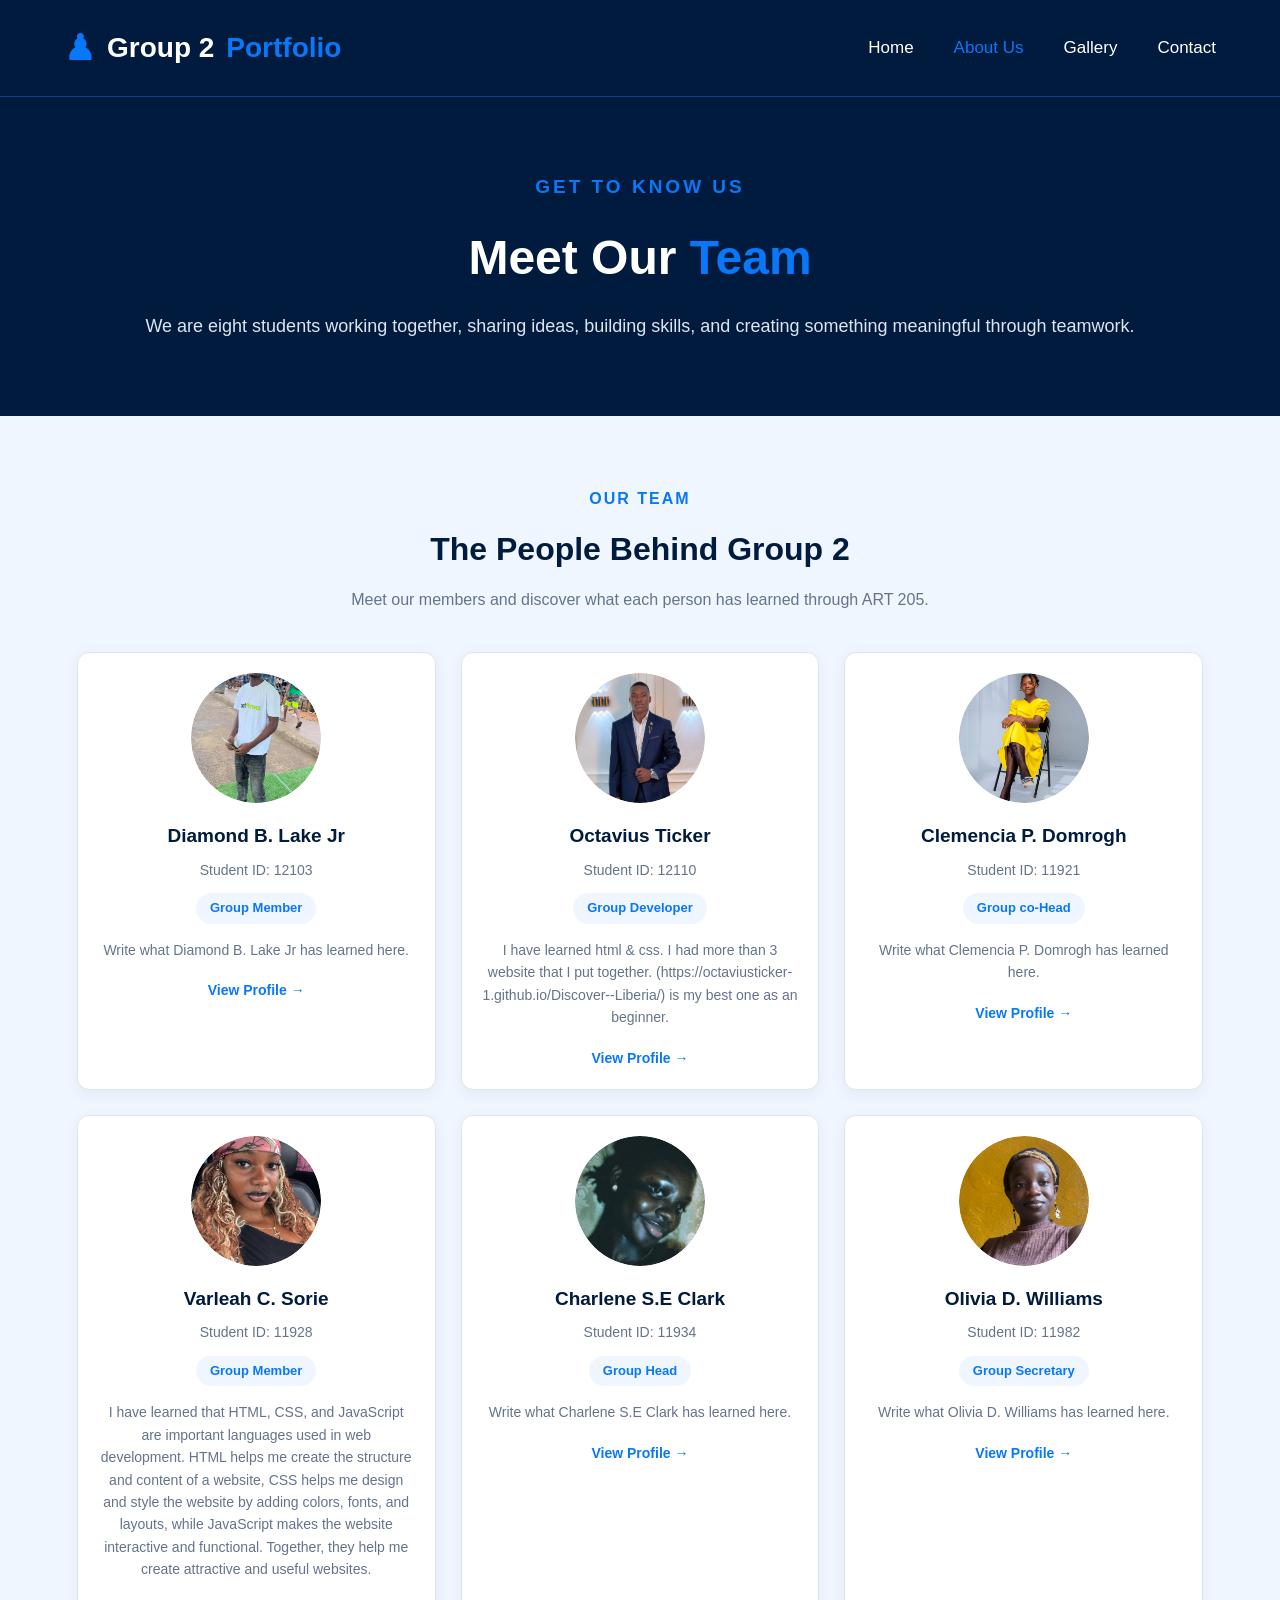
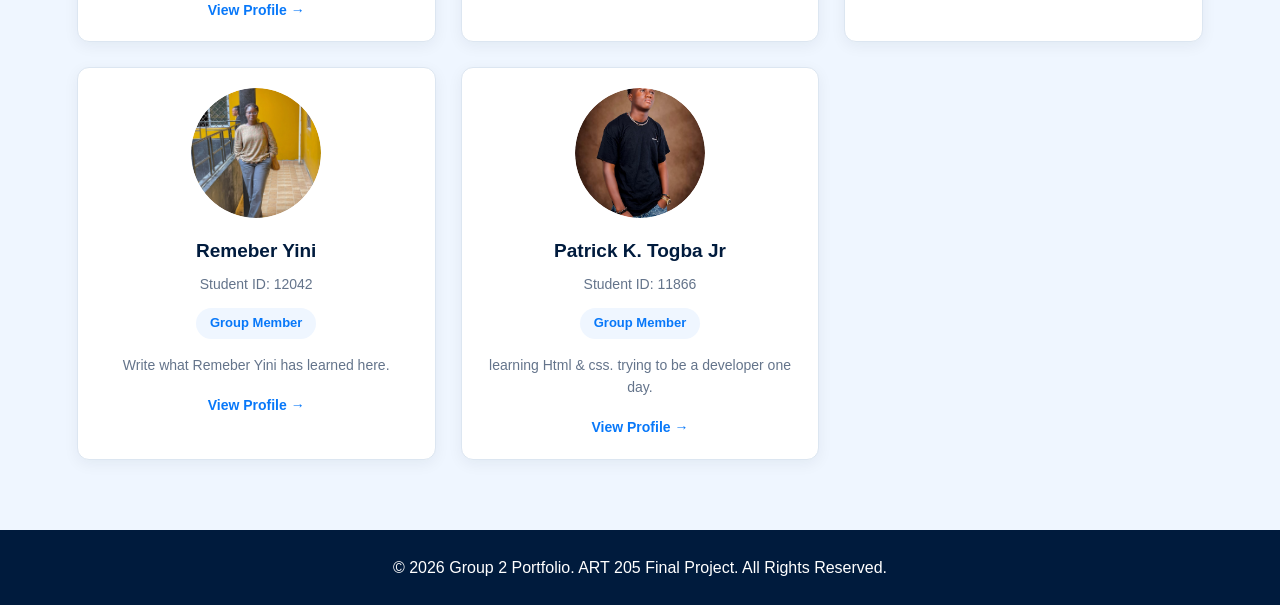
==== commit 0a503bc4: "fix some contents" ====
--- a/about.html
+++ b/about.html
@@ -46,7 +46,7 @@
             <h1>Meet Our <span>Team</span></h1>
 
             <p>
-                We are seven students working together,
+                We are eight students working together,
                 sharing ideas, building skills, and creating
                 something meaningful through teamwork.
             </p>
